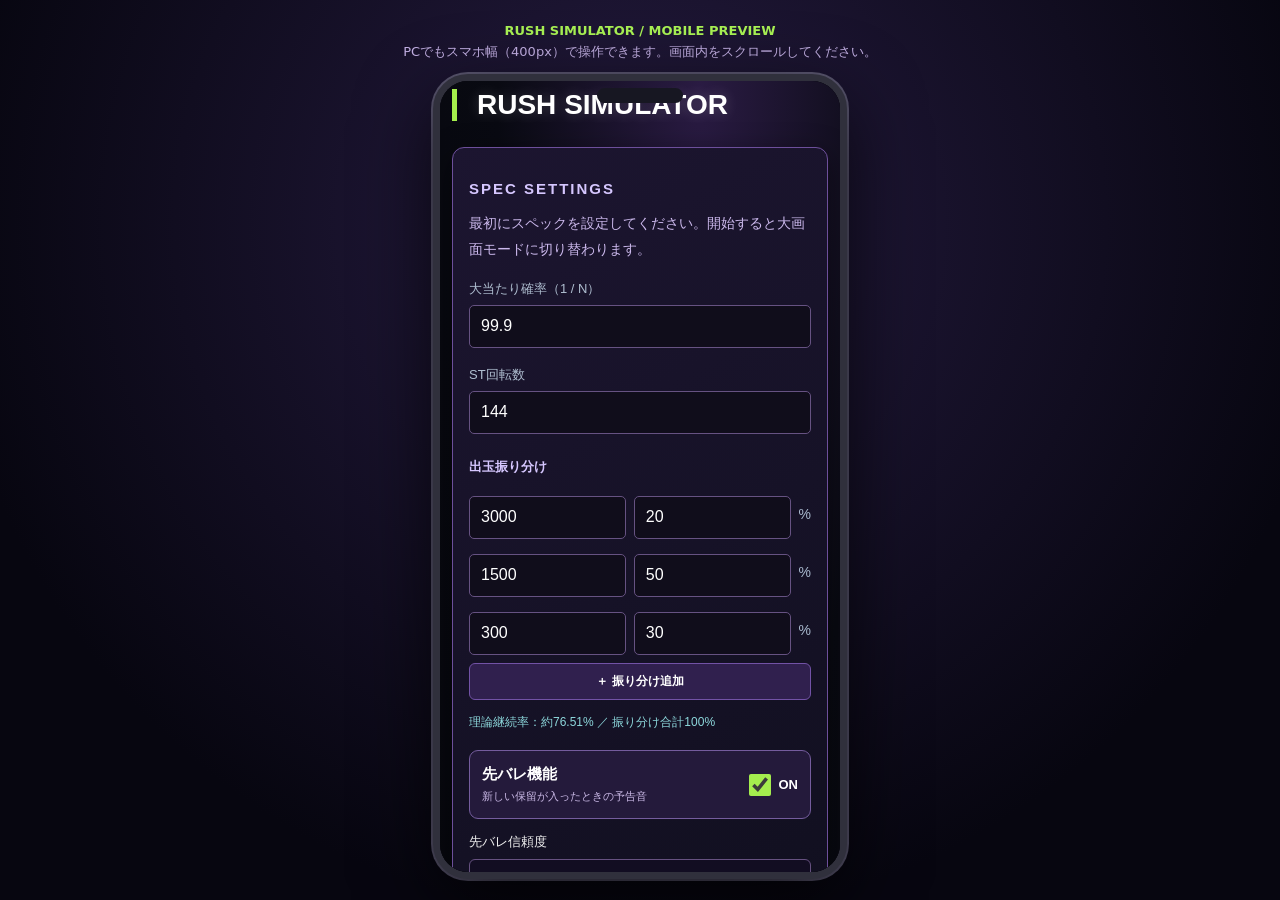
==== rush-simulator/index.html @ dcb596f4 "Add files via upload" ====
<!doctype html><html lang="ja"><head><meta charset="UTF-8"><meta name="viewport" content="width=device-width,initial-scale=1"><title>RUSH SIMULATOR | スマホプレビュー</title><style>
*{box-sizing:border-box}html,body{margin:0;min-height:100%;background:radial-gradient(circle at 50% 25%,#251b40,#070610 75%);color:#e9e1ff;font-family:system-ui,-apple-system,sans-serif}
.preview-page{min-height:100dvh;display:flex;align-items:center;justify-content:center;flex-direction:column;padding:16px;gap:12px}
.preview-info{font-size:13px;color:#c4b1e5;text-align:center;line-height:1.6}.preview-info strong{color:#a9f254}
.phone{width:414px;max-width:calc(100vw - 24px);height:min(844px,calc(100dvh - 95px));min-height:460px;border:7px solid #30303c;border-radius:35px;background:#080711;box-shadow:0 25px 75px #000b,0 0 0 2px #5c5872;overflow:hidden;position:relative}
.phone:before{content:'';position:absolute;z-index:3;top:7px;left:50%;transform:translateX(-50%);width:86px;height:15px;background:#171722;border-radius:12px;pointer-events:none}
.phone iframe{display:block;width:100%;height:100%;border:0;background:#080711}
@media(max-width:600px){.preview-page{display:none}}
</style><script>if(window.matchMedia('(max-width:600px)').matches){location.replace('app.html');}</script></head><body><div class="preview-page"><div class="preview-info"><strong>RUSH SIMULATOR / MOBILE PREVIEW</strong><br>PCでもスマホ幅（400px）で操作できます。画面内をスクロールしてください。</div><div class="phone"><iframe title="スマホサイズのRUSH SIMULATOR" src="app.html" allow="autoplay; fullscreen" loading="eager"></iframe></div></div></body></html>
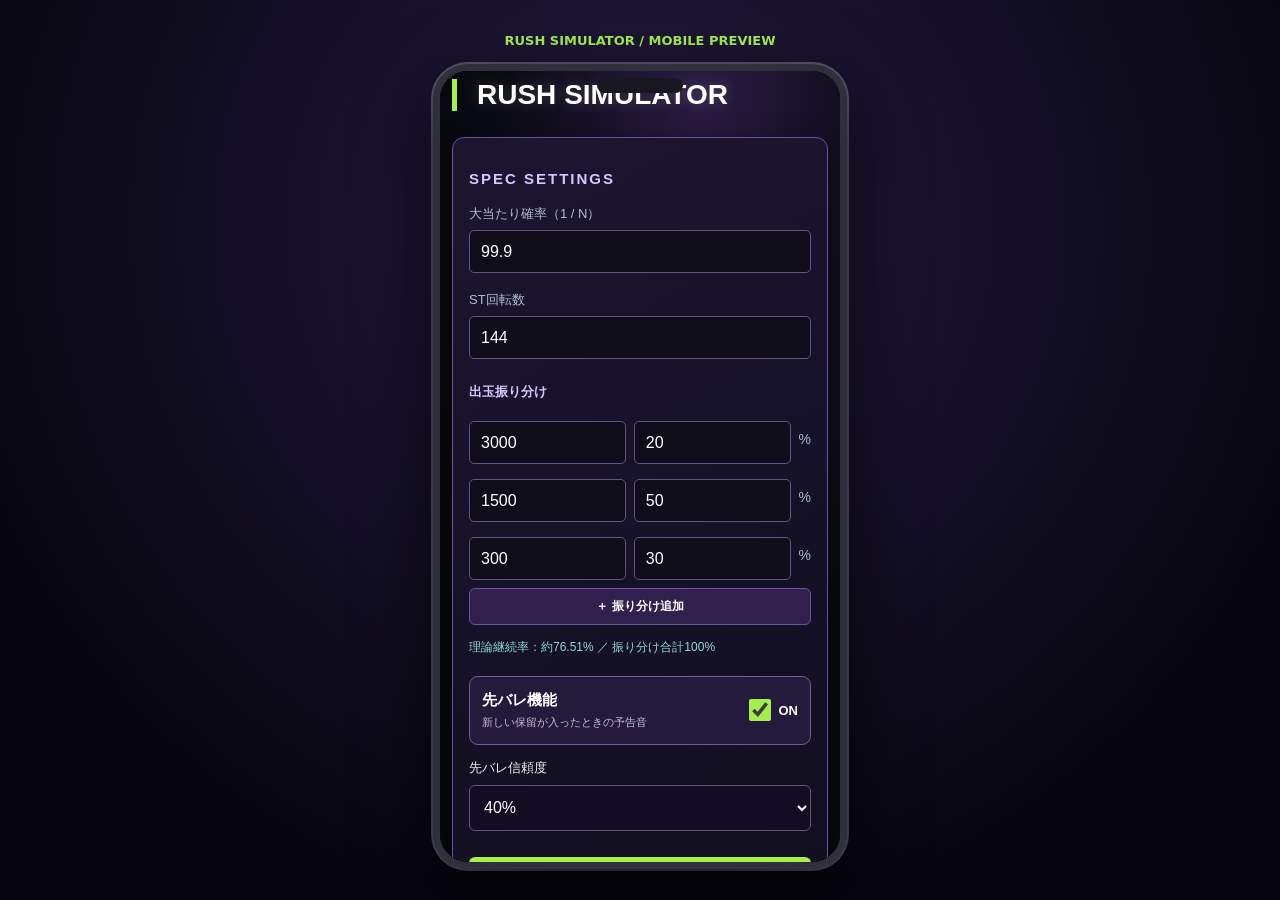
==== commit f9833403: "Add files via upload" ====
--- a/rush-simulator/index.html
+++ b/rush-simulator/index.html
@@ -6,4 +6,4 @@
 .phone:before{content:'';position:absolute;z-index:3;top:7px;left:50%;transform:translateX(-50%);width:86px;height:15px;background:#171722;border-radius:12px;pointer-events:none}
 .phone iframe{display:block;width:100%;height:100%;border:0;background:#080711}
 @media(max-width:600px){.preview-page{display:none}}
-</style><script>if(window.matchMedia('(max-width:600px)').matches){location.replace('app.html');}</script></head><body><div class="preview-page"><div class="preview-info"><strong>RUSH SIMULATOR / MOBILE PREVIEW</strong><br>PCでもスマホ幅（400px）で操作できます。画面内をスクロールしてください。</div><div class="phone"><iframe title="スマホサイズのRUSH SIMULATOR" src="app.html" allow="autoplay; fullscreen" loading="eager"></iframe></div></div></body></html>+</style><script>if(window.matchMedia('(max-width:600px)').matches){location.replace('app.html');}</script></head><body><div class="preview-page"><div class="preview-info"><strong>RUSH SIMULATOR / MOBILE PREVIEW</strong><br></div><div class="phone"><iframe title="スマホサイズのRUSH SIMULATOR" src="app.html" allow="autoplay; fullscreen" loading="eager"></iframe></div></div></body></html>
